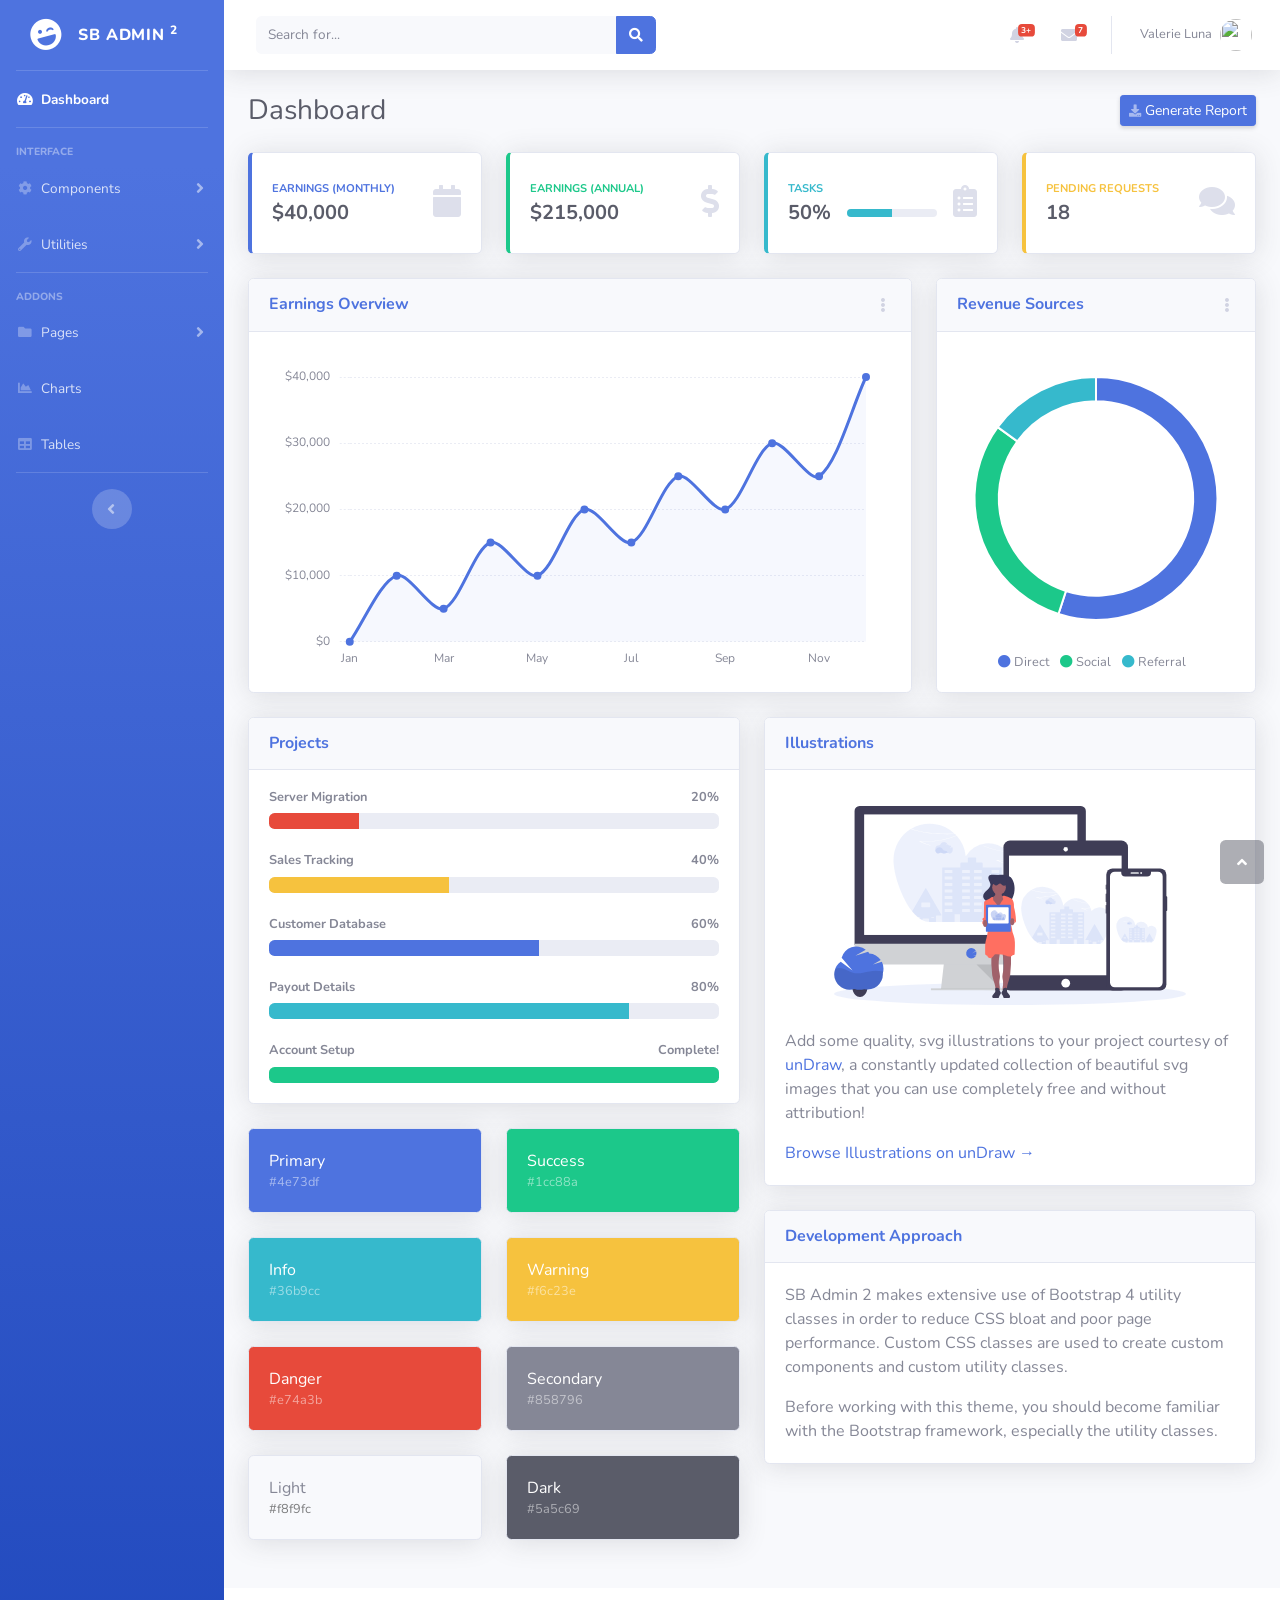
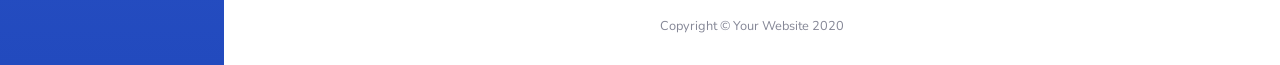
==== index.html @ fe74c84b "probando" ====
<!DOCTYPE html>
<html lang="en">

<head>

  <meta charset="utf-8">
  <meta http-equiv="X-UA-Compatible" content="IE=edge">
  <meta name="viewport" content="width=device-width, initial-scale=1, shrink-to-fit=no">
  <meta name="description" content="">
  <meta name="author" content="">

  <title>SB Admin 2 - Dashboard</title>

  <!-- Custom fonts for this template-->
  <link href="vendor/fontawesome-free/css/all.min.css" rel="stylesheet" type="text/css">
  <link href="https://fonts.googleapis.com/css?family=Nunito:200,200i,300,300i,400,400i,600,600i,700,700i,800,800i,900,900i" rel="stylesheet">

  <!-- Custom styles for this template-->
  <link href="css/sb-admin-2.min.css" rel="stylesheet">

</head>

<body id="page-top">

  <!-- Page Wrapper -->
  <div id="wrapper">

    <!-- Sidebar -->
    <ul class="navbar-nav bg-gradient-primary sidebar sidebar-dark accordion" id="accordionSidebar">

      <!-- Sidebar - Brand -->
      <a class="sidebar-brand d-flex align-items-center justify-content-center" href="index.html">
        <div class="sidebar-brand-icon rotate-n-15">
          <i class="fas fa-laugh-wink"></i>
        </div>
        <div class="sidebar-brand-text mx-3">SB Admin <sup>2</sup></div>
      </a>

      <!-- Divider -->
      <hr class="sidebar-divider my-0">

      <!-- Nav Item - Dashboard -->
      <li class="nav-item active">
        <a class="nav-link" href="index.html">
          <i class="fas fa-fw fa-tachometer-alt"></i>
          <span>Dashboard</span></a>
      </li>

      <!-- Divider -->
      <hr class="sidebar-divider">

      <!-- Heading -->
      <div class="sidebar-heading">
        Interface
      </div>

      <!-- Nav Item - Pages Collapse Menu -->
      <li class="nav-item">
        <a class="nav-link collapsed" href="#" data-toggle="collapse" data-target="#collapseTwo" aria-expanded="true" aria-controls="collapseTwo">
          <i class="fas fa-fw fa-cog"></i>
          <span>Components</span>
        </a>
        <div id="collapseTwo" class="collapse" aria-labelledby="headingTwo" data-parent="#accordionSidebar">
          <div class="bg-white py-2 collapse-inner rounded">
            <h6 class="collapse-header">Custom Components:</h6>
            <a class="collapse-item" href="buttons.html">Buttons</a>
            <a class="collapse-item" href="cards.html">Cards</a>
          </div>
        </div>
      </li>

      <!-- Nav Item - Utilities Collapse Menu -->
      <li class="nav-item">
        <a class="nav-link collapsed" href="#" data-toggle="collapse" data-target="#collapseUtilities" aria-expanded="true" aria-controls="collapseUtilities">
          <i class="fas fa-fw fa-wrench"></i>
          <span>Utilities</span>
        </a>
        <div id="collapseUtilities" class="collapse" aria-labelledby="headingUtilities" data-parent="#accordionSidebar">
          <div class="bg-white py-2 collapse-inner rounded">
            <h6 class="collapse-header">Custom Utilities:</h6>
            <a class="collapse-item" href="utilities-color.html">Colors</a>
            <a class="collapse-item" href="utilities-border.html">Borders</a>
            <a class="collapse-item" href="utilities-animation.html">Animations</a>
            <a class="collapse-item" href="utilities-other.html">Other</a>
          </div>
        </div>
      </li>

      <!-- Divider -->
      <hr class="sidebar-divider">

      <!-- Heading -->
      <div class="sidebar-heading">
        Addons
      </div>

      <!-- Nav Item - Pages Collapse Menu -->
      <li class="nav-item">
        <a class="nav-link collapsed" href="#" data-toggle="collapse" data-target="#collapsePages" aria-expanded="true" aria-controls="collapsePages">
          <i class="fas fa-fw fa-folder"></i>
          <span>Pages</span>
        </a>
        <div id="collapsePages" class="collapse" aria-labelledby="headingPages" data-parent="#accordionSidebar">
          <div class="bg-white py-2 collapse-inner rounded">
            <h6 class="collapse-header">Login Screens:</h6>
            <a class="collapse-item" href="login.html">Login</a>
            <a class="collapse-item" href="register.html">Register</a>
            <a class="collapse-item" href="forgot-password.html">Forgot Password</a>
            <div class="collapse-divider"></div>
            <h6 class="collapse-header">Other Pages:</h6>
            <a class="collapse-item" href="404.html">404 Page</a>
            <a class="collapse-item" href="blank.html">Blank Page</a>
          </div>
        </div>
      </li>

      <!-- Nav Item - Charts -->
      <li class="nav-item">
        <a class="nav-link" href="charts.html">
          <i class="fas fa-fw fa-chart-area"></i>
          <span>Charts</span></a>
      </li>

      <!-- Nav Item - Tables -->
      <li class="nav-item">
        <a class="nav-link" href="tables.html">
          <i class="fas fa-fw fa-table"></i>
          <span>Tables</span></a>
      </li>

      <!-- Divider -->
      <hr class="sidebar-divider d-none d-md-block">

      <!-- Sidebar Toggler (Sidebar) -->
      <div class="text-center d-none d-md-inline">
        <button class="rounded-circle border-0" id="sidebarToggle"></button>
      </div>

    </ul>
    <!-- End of Sidebar -->

    <!-- Content Wrapper -->
    <div id="content-wrapper" class="d-flex flex-column">

      <!-- Main Content -->
      <div id="content">

        <!-- Topbar -->
        <nav class="navbar navbar-expand navbar-light bg-white topbar mb-4 static-top shadow">

          <!-- Sidebar Toggle (Topbar) -->
          <button id="sidebarToggleTop" class="btn btn-link d-md-none rounded-circle mr-3">
            <i class="fa fa-bars"></i>
          </button>

          <!-- Topbar Search -->
          <form class="d-none d-sm-inline-block form-inline mr-auto ml-md-3 my-2 my-md-0 mw-100 navbar-search">
            <div class="input-group">
              <input type="text" class="form-control bg-light border-0 small" placeholder="Search for..." aria-label="Search" aria-describedby="basic-addon2">
              <div class="input-group-append">
                <button class="btn btn-primary" type="button">
                  <i class="fas fa-search fa-sm"></i>
                </button>
              </div>
            </div>
          </form>

          <!-- Topbar Navbar -->
          <ul class="navbar-nav ml-auto">

            <!-- Nav Item - Search Dropdown (Visible Only XS) -->
            <li class="nav-item dropdown no-arrow d-sm-none">
              <a class="nav-link dropdown-toggle" href="#" id="searchDropdown" role="button" data-toggle="dropdown" aria-haspopup="true" aria-expanded="false">
                <i class="fas fa-search fa-fw"></i>
              </a>
              <!-- Dropdown - Messages -->
              <div class="dropdown-menu dropdown-menu-right p-3 shadow animated--grow-in" aria-labelledby="searchDropdown">
                <form class="form-inline mr-auto w-100 navbar-search">
                  <div class="input-group">
                    <input type="text" class="form-control bg-light border-0 small" placeholder="Search for..." aria-label="Search" aria-describedby="basic-addon2">
                    <div class="input-group-append">
                      <button class="btn btn-primary" type="button">
                        <i class="fas fa-search fa-sm"></i>
                      </button>
                    </div>
                  </div>
                </form>
              </div>
            </li>

            <!-- Nav Item - Alerts -->
            <li class="nav-item dropdown no-arrow mx-1">
              <a class="nav-link dropdown-toggle" href="#" id="alertsDropdown" role="button" data-toggle="dropdown" aria-haspopup="true" aria-expanded="false">
                <i class="fas fa-bell fa-fw"></i>
                <!-- Counter - Alerts -->
                <span class="badge badge-danger badge-counter">3+</span>
              </a>
              <!-- Dropdown - Alerts -->
              <div class="dropdown-list dropdown-menu dropdown-menu-right shadow animated--grow-in" aria-labelledby="alertsDropdown">
                <h6 class="dropdown-header">
                  Alerts Center
                </h6>
                <a class="dropdown-item d-flex align-items-center" href="#">
                  <div class="mr-3">
                    <div class="icon-circle bg-primary">
                      <i class="fas fa-file-alt text-white"></i>
                    </div>
                  </div>
                  <div>
                    <div class="small text-gray-500">December 12, 2019</div>
                    <span class="font-weight-bold">A new monthly report is ready to download!</span>
                  </div>
                </a>
                <a class="dropdown-item d-flex align-items-center" href="#">
                  <div class="mr-3">
                    <div class="icon-circle bg-success">
                      <i class="fas fa-donate text-white"></i>
                    </div>
                  </div>
                  <div>
                    <div class="small text-gray-500">December 7, 2019</div>
                    $290.29 has been deposited into your account!
                  </div>
                </a>
                <a class="dropdown-item d-flex align-items-center" href="#">
                  <div class="mr-3">
                    <div class="icon-circle bg-warning">
                      <i class="fas fa-exclamation-triangle text-white"></i>
                    </div>
                  </div>
                  <div>
                    <div class="small text-gray-500">December 2, 2019</div>
                    Spending Alert: We've noticed unusually high spending for your account.
                  </div>
                </a>
                <a class="dropdown-item text-center small text-gray-500" href="#">Show All Alerts</a>
              </div>
            </li>

            <!-- Nav Item - Messages -->
            <li class="nav-item dropdown no-arrow mx-1">
              <a class="nav-link dropdown-toggle" href="#" id="messagesDropdown" role="button" data-toggle="dropdown" aria-haspopup="true" aria-expanded="false">
                <i class="fas fa-envelope fa-fw"></i>
                <!-- Counter - Messages -->
                <span class="badge badge-danger badge-counter">7</span>
              </a>
              <!-- Dropdown - Messages -->
              <div class="dropdown-list dropdown-menu dropdown-menu-right shadow animated--grow-in" aria-labelledby="messagesDropdown">
                <h6 class="dropdown-header">
                  Message Center
                </h6>
                <a class="dropdown-item d-flex align-items-center" href="#">
                  <div class="dropdown-list-image mr-3">
                    <img class="rounded-circle" src="https://source.unsplash.com/fn_BT9fwg_E/60x60" alt="">
                    <div class="status-indicator bg-success"></div>
                  </div>
                  <div class="font-weight-bold">
                    <div class="text-truncate">Hi there! I am wondering if you can help me with a problem I've been having.</div>
                    <div class="small text-gray-500">Emily Fowler · 58m</div>
                  </div>
                </a>
                <a class="dropdown-item d-flex align-items-center" href="#">
                  <div class="dropdown-list-image mr-3">
                    <img class="rounded-circle" src="https://source.unsplash.com/AU4VPcFN4LE/60x60" alt="">
                    <div class="status-indicator"></div>
                  </div>
                  <div>
                    <div class="text-truncate">I have the photos that you ordered last month, how would you like them sent to you?</div>
                    <div class="small text-gray-500">Jae Chun · 1d</div>
                  </div>
                </a>
                <a class="dropdown-item d-flex align-items-center" href="#">
                  <div class="dropdown-list-image mr-3">
                    <img class="rounded-circle" src="https://source.unsplash.com/CS2uCrpNzJY/60x60" alt="">
                    <div class="status-indicator bg-warning"></div>
                  </div>
                  <div>
                    <div class="text-truncate">Last month's report looks great, I am very happy with the progress so far, keep up the good work!</div>
                    <div class="small text-gray-500">Morgan Alvarez · 2d</div>
                  </div>
                </a>
                <a class="dropdown-item d-flex align-items-center" href="#">
                  <div class="dropdown-list-image mr-3">
                    <img class="rounded-circle" src="https://source.unsplash.com/Mv9hjnEUHR4/60x60" alt="">
                    <div class="status-indicator bg-success"></div>
                  </div>
                  <div>
                    <div class="text-truncate">Am I a good boy? The reason I ask is because someone told me that people say this to all dogs, even if they aren't good...</div>
                    <div class="small text-gray-500">Chicken the Dog · 2w</div>
                  </div>
                </a>
                <a class="dropdown-item text-center small text-gray-500" href="#">Read More Messages</a>
              </div>
            </li>

            <div class="topbar-divider d-none d-sm-block"></div>

            <!-- Nav Item - User Information -->
            <li class="nav-item dropdown no-arrow">
              <a class="nav-link dropdown-toggle" href="#" id="userDropdown" role="button" data-toggle="dropdown" aria-haspopup="true" aria-expanded="false">
                <span class="mr-2 d-none d-lg-inline text-gray-600 small">Valerie Luna</span>
                <img class="img-profile rounded-circle" src="https://source.unsplash.com/QAB-WJcbgJk/60x60">
              </a>
              <!-- Dropdown - User Information -->
              <div class="dropdown-menu dropdown-menu-right shadow animated--grow-in" aria-labelledby="userDropdown">
                <a class="dropdown-item" href="#">
                  <i class="fas fa-user fa-sm fa-fw mr-2 text-gray-400"></i>
                  Profile
                </a>
                <a class="dropdown-item" href="#">
                  <i class="fas fa-cogs fa-sm fa-fw mr-2 text-gray-400"></i>
                  Settings
                </a>
                <a class="dropdown-item" href="#">
                  <i class="fas fa-list fa-sm fa-fw mr-2 text-gray-400"></i>
                  Activity Log
                </a>
                <div class="dropdown-divider"></div>
                <a class="dropdown-item" href="#" data-toggle="modal" data-target="#logoutModal">
                  <i class="fas fa-sign-out-alt fa-sm fa-fw mr-2 text-gray-400"></i>
                  Logout
                </a>
              </div>
            </li>

          </ul>

        </nav>
        <!-- End of Topbar -->

        <!-- Begin Page Content -->
        <div class="container-fluid">

          <!-- Page Heading -->
          <div class="d-sm-flex align-items-center justify-content-between mb-4">
            <h1 class="h3 mb-0 text-gray-800">Dashboard</h1>
            <a href="#" class="d-none d-sm-inline-block btn btn-sm btn-primary shadow-sm"><i class="fas fa-download fa-sm text-white-50"></i> Generate Report</a>
          </div>

          <!-- Content Row -->
          <div class="row">

            <!-- Earnings (Monthly) Card Example -->
            <div class="col-xl-3 col-md-6 mb-4">
              <div class="card border-left-primary shadow h-100 py-2">
                <div class="card-body">
                  <div class="row no-gutters align-items-center">
                    <div class="col mr-2">
                      <div class="text-xs font-weight-bold text-primary text-uppercase mb-1">Earnings (Monthly)</div>
                      <div class="h5 mb-0 font-weight-bold text-gray-800">$40,000</div>
                    </div>
                    <div class="col-auto">
                      <i class="fas fa-calendar fa-2x text-gray-300"></i>
                    </div>
                  </div>
                </div>
              </div>
            </div>

            <!-- Earnings (Monthly) Card Example -->
            <div class="col-xl-3 col-md-6 mb-4">
              <div class="card border-left-success shadow h-100 py-2">
                <div class="card-body">
                  <div class="row no-gutters align-items-center">
                    <div class="col mr-2">
                      <div class="text-xs font-weight-bold text-success text-uppercase mb-1">Earnings (Annual)</div>
                      <div class="h5 mb-0 font-weight-bold text-gray-800">$215,000</div>
                    </div>
                    <div class="col-auto">
                      <i class="fas fa-dollar-sign fa-2x text-gray-300"></i>
                    </div>
                  </div>
                </div>
              </div>
            </div>

            <!-- Earnings (Monthly) Card Example -->
            <div class="col-xl-3 col-md-6 mb-4">
              <div class="card border-left-info shadow h-100 py-2">
                <div class="card-body">
                  <div class="row no-gutters align-items-center">
                    <div class="col mr-2">
                      <div class="text-xs font-weight-bold text-info text-uppercase mb-1">Tasks</div>
                      <div class="row no-gutters align-items-center">
                        <div class="col-auto">
                          <div class="h5 mb-0 mr-3 font-weight-bold text-gray-800">50%</div>
                        </div>
                        <div class="col">
                          <div class="progress progress-sm mr-2">
                            <div class="progress-bar bg-info" role="progressbar" style="width: 50%" aria-valuenow="50" aria-valuemin="0" aria-valuemax="100"></div>
                          </div>
                        </div>
                      </div>
                    </div>
                    <div class="col-auto">
                      <i class="fas fa-clipboard-list fa-2x text-gray-300"></i>
                    </div>
                  </div>
                </div>
              </div>
            </div>

            <!-- Pending Requests Card Example -->
            <div class="col-xl-3 col-md-6 mb-4">
              <div class="card border-left-warning shadow h-100 py-2">
                <div class="card-body">
                  <div class="row no-gutters align-items-center">
                    <div class="col mr-2">
                      <div class="text-xs font-weight-bold text-warning text-uppercase mb-1">Pending Requests</div>
                      <div class="h5 mb-0 font-weight-bold text-gray-800">18</div>
                    </div>
                    <div class="col-auto">
                      <i class="fas fa-comments fa-2x text-gray-300"></i>
                    </div>
                  </div>
                </div>
              </div>
            </div>
          </div>

          <!-- Content Row -->

          <div class="row">

            <!-- Area Chart -->
            <div class="col-xl-8 col-lg-7">
              <div class="card shadow mb-4">
                <!-- Card Header - Dropdown -->
                <div class="card-header py-3 d-flex flex-row align-items-center justify-content-between">
                  <h6 class="m-0 font-weight-bold text-primary">Earnings Overview</h6>
                  <div class="dropdown no-arrow">
                    <a class="dropdown-toggle" href="#" role="button" id="dropdownMenuLink" data-toggle="dropdown" aria-haspopup="true" aria-expanded="false">
                      <i class="fas fa-ellipsis-v fa-sm fa-fw text-gray-400"></i>
                    </a>
                    <div class="dropdown-menu dropdown-menu-right shadow animated--fade-in" aria-labelledby="dropdownMenuLink">
                      <div class="dropdown-header">Dropdown Header:</div>
                      <a class="dropdown-item" href="#">Action</a>
                      <a class="dropdown-item" href="#">Another action</a>
                      <div class="dropdown-divider"></div>
                      <a class="dropdown-item" href="#">Something else here</a>
                    </div>
                  </div>
                </div>
                <!-- Card Body -->
                <div class="card-body">
                  <div class="chart-area">
                    <canvas id="myAreaChart"></canvas>
                  </div>
                </div>
              </div>
            </div>

            <!-- Pie Chart -->
            <div class="col-xl-4 col-lg-5">
              <div class="card shadow mb-4">
                <!-- Card Header - Dropdown -->
                <div class="card-header py-3 d-flex flex-row align-items-center justify-content-between">
                  <h6 class="m-0 font-weight-bold text-primary">Revenue Sources</h6>
                  <div class="dropdown no-arrow">
                    <a class="dropdown-toggle" href="#" role="button" id="dropdownMenuLink" data-toggle="dropdown" aria-haspopup="true" aria-expanded="false">
                      <i class="fas fa-ellipsis-v fa-sm fa-fw text-gray-400"></i>
                    </a>
                    <div class="dropdown-menu dropdown-menu-right shadow animated--fade-in" aria-labelledby="dropdownMenuLink">
                      <div class="dropdown-header">Dropdown Header:</div>
                      <a class="dropdown-item" href="#">Action</a>
                      <a class="dropdown-item" href="#">Another action</a>
                      <div class="dropdown-divider"></div>
                      <a class="dropdown-item" href="#">Something else here</a>
                    </div>
                  </div>
                </div>
                <!-- Card Body -->
                <div class="card-body">
                  <div class="chart-pie pt-4 pb-2">
                    <canvas id="myPieChart"></canvas>
                  </div>
                  <div class="mt-4 text-center small">
                    <span class="mr-2">
                      <i class="fas fa-circle text-primary"></i> Direct
                    </span>
                    <span class="mr-2">
                      <i class="fas fa-circle text-success"></i> Social
                    </span>
                    <span class="mr-2">
                      <i class="fas fa-circle text-info"></i> Referral
                    </span>
                  </div>
                </div>
              </div>
            </div>
          </div>

          <!-- Content Row -->
          <div class="row">

            <!-- Content Column -->
            <div class="col-lg-6 mb-4">

              <!-- Project Card Example -->
              <div class="card shadow mb-4">
                <div class="card-header py-3">
                  <h6 class="m-0 font-weight-bold text-primary">Projects</h6>
                </div>
                <div class="card-body">
                  <h4 class="small font-weight-bold">Server Migration <span class="float-right">20%</span></h4>
                  <div class="progress mb-4">
                    <div class="progress-bar bg-danger" role="progressbar" style="width: 20%" aria-valuenow="20" aria-valuemin="0" aria-valuemax="100"></div>
                  </div>
                  <h4 class="small font-weight-bold">Sales Tracking <span class="float-right">40%</span></h4>
                  <div class="progress mb-4">
                    <div class="progress-bar bg-warning" role="progressbar" style="width: 40%" aria-valuenow="40" aria-valuemin="0" aria-valuemax="100"></div>
                  </div>
                  <h4 class="small font-weight-bold">Customer Database <span class="float-right">60%</span></h4>
                  <div class="progress mb-4">
                    <div class="progress-bar" role="progressbar" style="width: 60%" aria-valuenow="60" aria-valuemin="0" aria-valuemax="100"></div>
                  </div>
                  <h4 class="small font-weight-bold">Payout Details <span class="float-right">80%</span></h4>
                  <div class="progress mb-4">
                    <div class="progress-bar bg-info" role="progressbar" style="width: 80%" aria-valuenow="80" aria-valuemin="0" aria-valuemax="100"></div>
                  </div>
                  <h4 class="small font-weight-bold">Account Setup <span class="float-right">Complete!</span></h4>
                  <div class="progress">
                    <div class="progress-bar bg-success" role="progressbar" style="width: 100%" aria-valuenow="100" aria-valuemin="0" aria-valuemax="100"></div>
                  </div>
                </div>
              </div>

              <!-- Color System -->
              <div class="row">
                <div class="col-lg-6 mb-4">
                  <div class="card bg-primary text-white shadow">
                    <div class="card-body">
                      Primary
                      <div class="text-white-50 small">#4e73df</div>
                    </div>
                  </div>
                </div>
                <div class="col-lg-6 mb-4">
                  <div class="card bg-success text-white shadow">
                    <div class="card-body">
                      Success
                      <div class="text-white-50 small">#1cc88a</div>
                    </div>
                  </div>
                </div>
                <div class="col-lg-6 mb-4">
                  <div class="card bg-info text-white shadow">
                    <div class="card-body">
                      Info
                      <div class="text-white-50 small">#36b9cc</div>
                    </div>
                  </div>
                </div>
                <div class="col-lg-6 mb-4">
                  <div class="card bg-warning text-white shadow">
                    <div class="card-body">
                      Warning
                      <div class="text-white-50 small">#f6c23e</div>
                    </div>
                  </div>
                </div>
                <div class="col-lg-6 mb-4">
                  <div class="card bg-danger text-white shadow">
                    <div class="card-body">
                      Danger
                      <div class="text-white-50 small">#e74a3b</div>
                    </div>
                  </div>
                </div>
                <div class="col-lg-6 mb-4">
                  <div class="card bg-secondary text-white shadow">
                    <div class="card-body">
                      Secondary
                      <div class="text-white-50 small">#858796</div>
                    </div>
                  </div>
                </div>
                <div class="col-lg-6 mb-4">
                  <div class="card bg-light text-black shadow">
                    <div class="card-body">
                      Light
                      <div class="text-black-50 small">#f8f9fc</div>
                    </div>
                  </div>
              </div>
              <div class="col-lg-6 mb-4">
                <div class="card bg-dark text-white shadow">
                  <div class="card-body">
                      Dark
                      <div class="text-white-50 small">#5a5c69</div>
                  </div>
                </div>
              </div>
            </div>

            </div>

            <div class="col-lg-6 mb-4">

              <!-- Illustrations -->
              <div class="card shadow mb-4">
                <div class="card-header py-3">
                  <h6 class="m-0 font-weight-bold text-primary">Illustrations</h6>
                </div>
                <div class="card-body">
                  <div class="text-center">
                    <img class="img-fluid px-3 px-sm-4 mt-3 mb-4" style="width: 25rem;" src="img/undraw_posting_photo.svg" alt="">
                  </div>
                  <p>Add some quality, svg illustrations to your project courtesy of <a target="_blank" rel="nofollow" href="https://undraw.co/">unDraw</a>, a constantly updated collection of beautiful svg images that you can use completely free and without attribution!</p>
                  <a target="_blank" rel="nofollow" href="https://undraw.co/">Browse Illustrations on unDraw &rarr;</a>
                </div>
              </div>

              <!-- Approach -->
              <div class="card shadow mb-4">
                <div class="card-header py-3">
                  <h6 class="m-0 font-weight-bold text-primary">Development Approach</h6>
                </div>
                <div class="card-body">
                  <p>SB Admin 2 makes extensive use of Bootstrap 4 utility classes in order to reduce CSS bloat and poor page performance. Custom CSS classes are used to create custom components and custom utility classes.</p>
                  <p class="mb-0">Before working with this theme, you should become familiar with the Bootstrap framework, especially the utility classes.</p>
                </div>
              </div>

            </div>
          </div>

        </div>
        <!-- /.container-fluid -->

      </div>
      <!-- End of Main Content -->

      <!-- Footer -->
      <footer class="sticky-footer bg-white">
        <div class="container my-auto">
          <div class="copyright text-center my-auto">
            <span>Copyright &copy; Your Website 2020</span>
          </div>
        </div>
      </footer>
      <!-- End of Footer -->

    </div>
    <!-- End of Content Wrapper -->

  </div>
  <!-- End of Page Wrapper -->

  <!-- Scroll to Top Button-->
  <a class="scroll-to-top rounded" href="#page-top">
    <i class="fas fa-angle-up"></i>
  </a>

  <!-- Logout Modal-->
  <div class="modal fade" id="logoutModal" tabindex="-1" role="dialog" aria-labelledby="exampleModalLabel" aria-hidden="true">
    <div class="modal-dialog" role="document">
      <div class="modal-content">
        <div class="modal-header">
          <h5 class="modal-title" id="exampleModalLabel">Ready to Leave?</h5>
          <button class="close" type="button" data-dismiss="modal" aria-label="Close">
            <span aria-hidden="true">×</span>
          </button>
        </div>
        <div class="modal-body">Select "Logout" below if you are ready to end your current session.</div>
        <div class="modal-footer">
          <button class="btn btn-secondary" type="button" data-dismiss="modal">Cancel</button>
          <a class="btn btn-primary" href="login.html">Logout</a>
        </div>
      </div>
    </div>
  </div>

  <!-- Bootstrap core JavaScript-->
  <script src="vendor/jquery/jquery.min.js"></script>
  <script src="vendor/bootstrap/js/bootstrap.bundle.min.js"></script>

  <!-- Core plugin JavaScript-->
  <script src="vendor/jquery-easing/jquery.easing.min.js"></script>

  <!-- Custom scripts for all pages-->
  <script src="js/sb-admin-2.min.js"></script>

  <!-- Page level plugins -->
  <script src="vendor/chart.js/Chart.min.js"></script>

  <!-- Page level custom scripts -->
  <script src="js/demo/chart-area-demo.js"></script>
  <script src="js/demo/chart-pie-demo.js"></script>

</body>

</html>
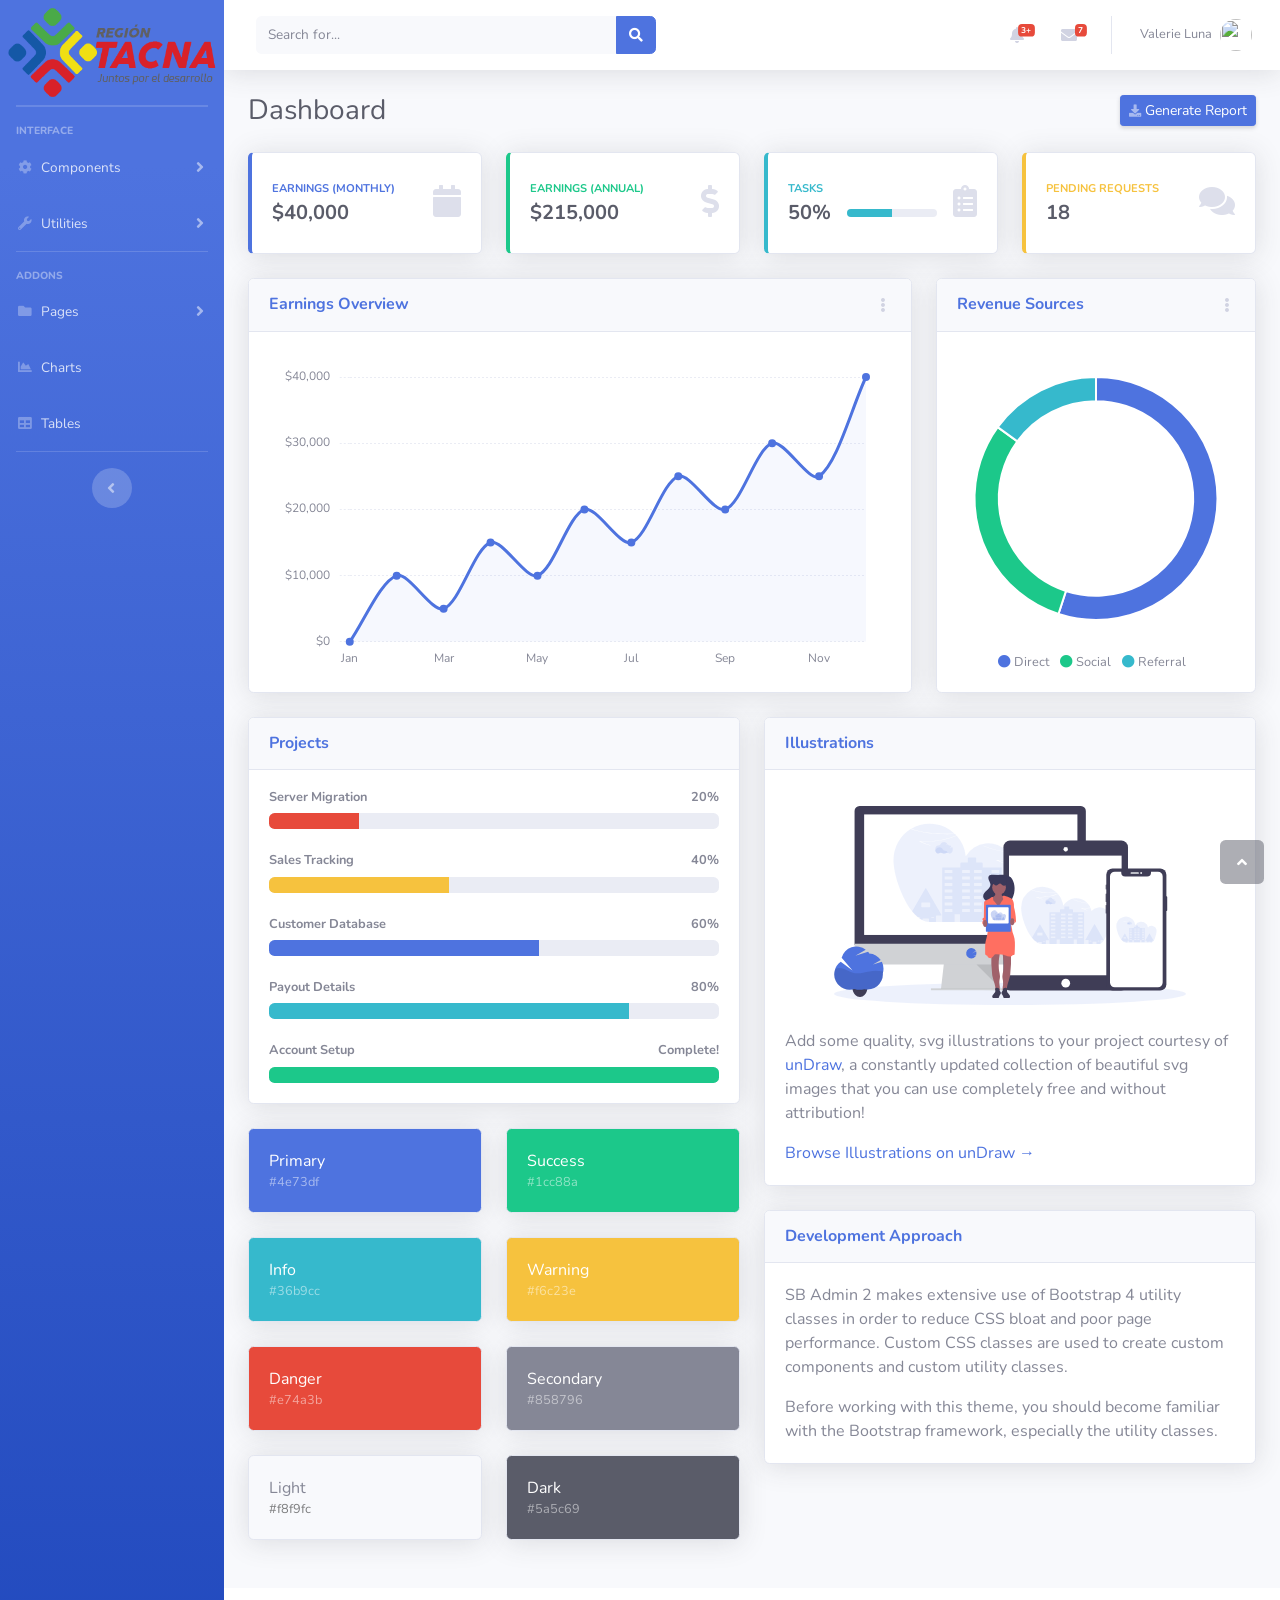
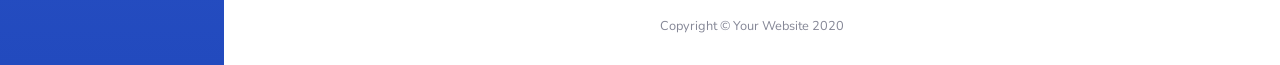
==== commit 664e036e: "Se agrego el formulario wizard con sus recursos como el wizard.js y style.css" ====
--- a/index.html
+++ b/index.html
@@ -9,7 +9,7 @@
   <meta name="description" content="">
   <meta name="author" content="">
 
-  <title>SB Admin 2 - Dashboard</title>
+  <title>Sistema de postulación DIRESA - TACNA</title>
 
   <!-- Custom fonts for this template-->
   <link href="vendor/fontawesome-free/css/all.min.css" rel="stylesheet" type="text/css">
@@ -29,22 +29,27 @@
     <ul class="navbar-nav bg-gradient-primary sidebar sidebar-dark accordion" id="accordionSidebar">
 
       <!-- Sidebar - Brand -->
-      <a class="sidebar-brand d-flex align-items-center justify-content-center" href="index.html">
-        <div class="sidebar-brand-icon rotate-n-15">
-          <i class="fas fa-laugh-wink"></i>
-        </div>
-        <div class="sidebar-brand-text mx-3">SB Admin <sup>2</sup></div>
-      </a>
+      <div class="p-2 d-flex justify-content-center">
+        <img src="img/logo_diresa.png" style="max-width: 100%; height: auto;" alt="Logo de DIRESA TACNA">
+        <!-- <a class="sidebar-brand d-flex align-items-center justify-content-center" href="index.html">
+          
+          <div class="sidebar-brand-icon rotate-n-15">
+            <i class="fas fa-laugh-wink"></i>
+          </div>
+          <div class="sidebar-brand-text mx-3">SB Admin <sup>2</sup></div>
+        </a> -->
+      </div>
+      
 
       <!-- Divider -->
       <hr class="sidebar-divider my-0">
 
       <!-- Nav Item - Dashboard -->
-      <li class="nav-item active">
+      <!-- <li class="nav-item active">
         <a class="nav-link" href="index.html">
           <i class="fas fa-fw fa-tachometer-alt"></i>
           <span>Dashboard</span></a>
-      </li>
+      </li> -->
 
       <!-- Divider -->
       <hr class="sidebar-divider">
